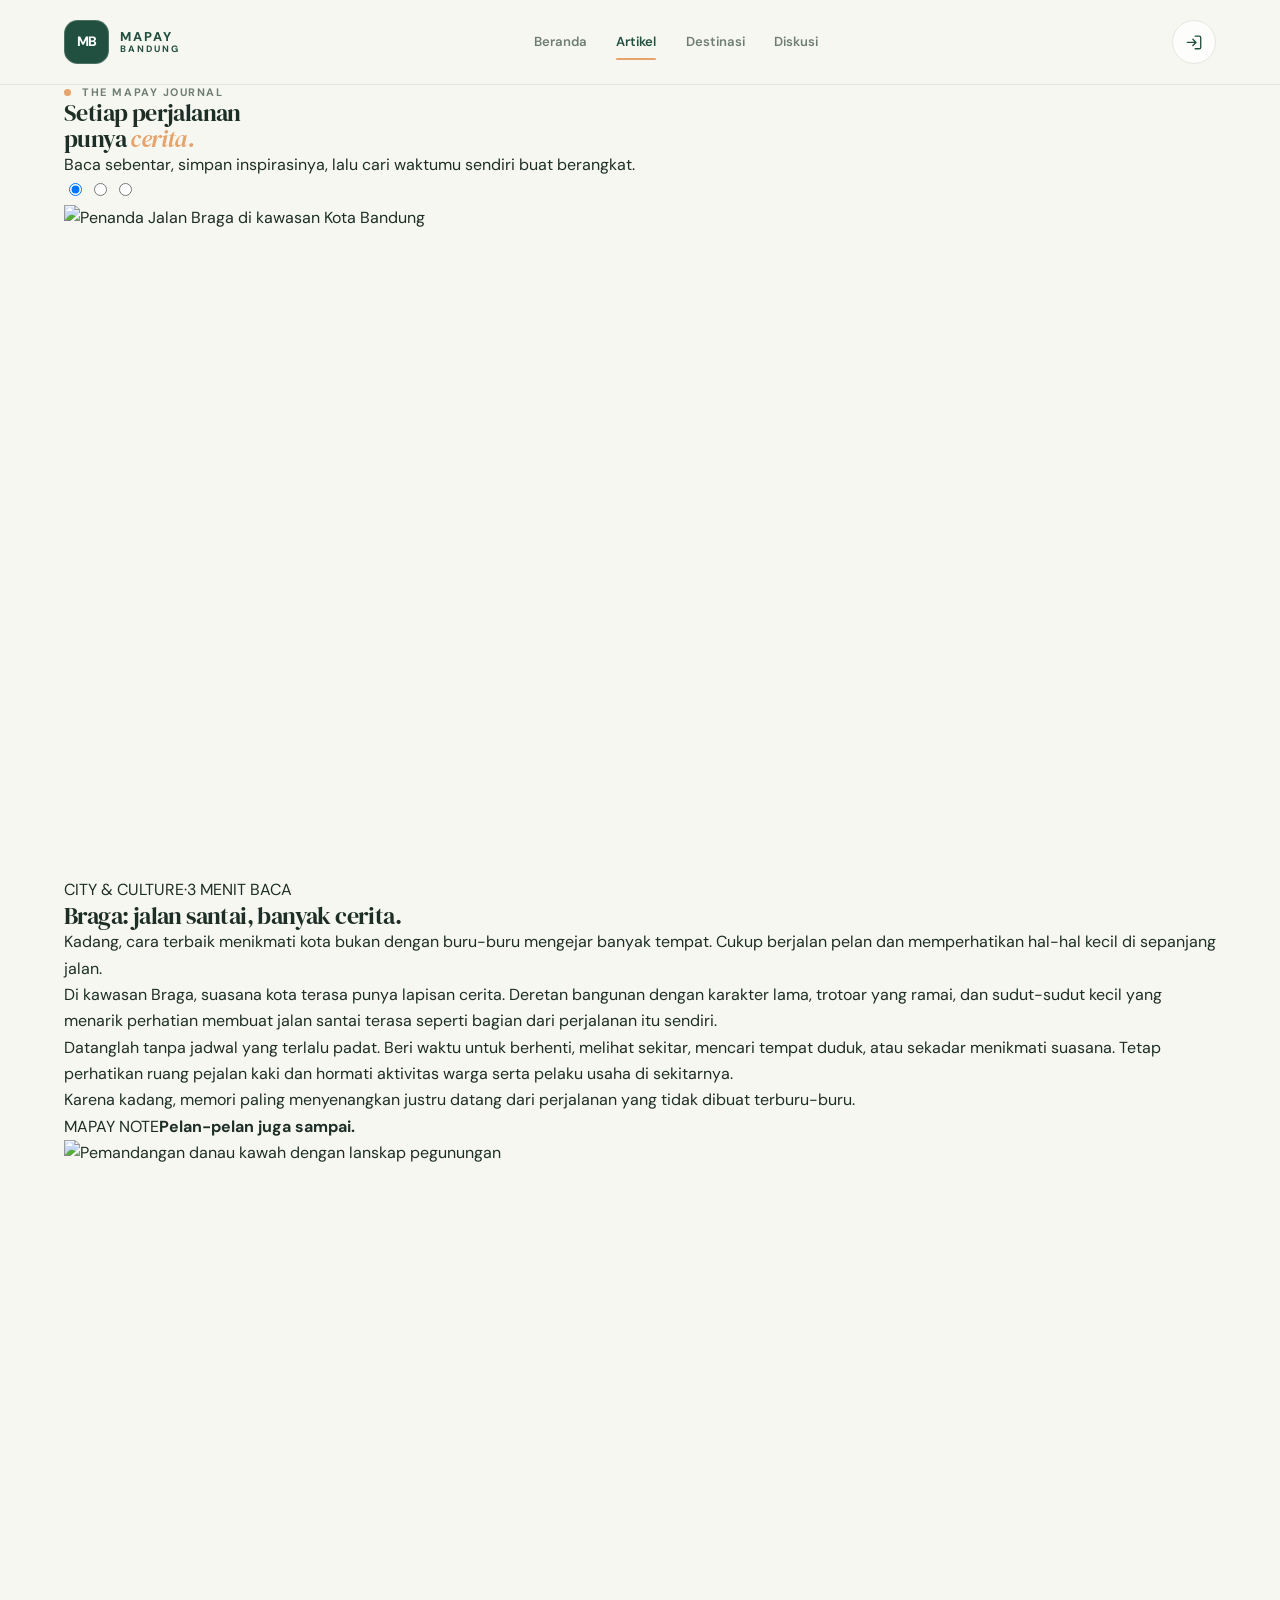
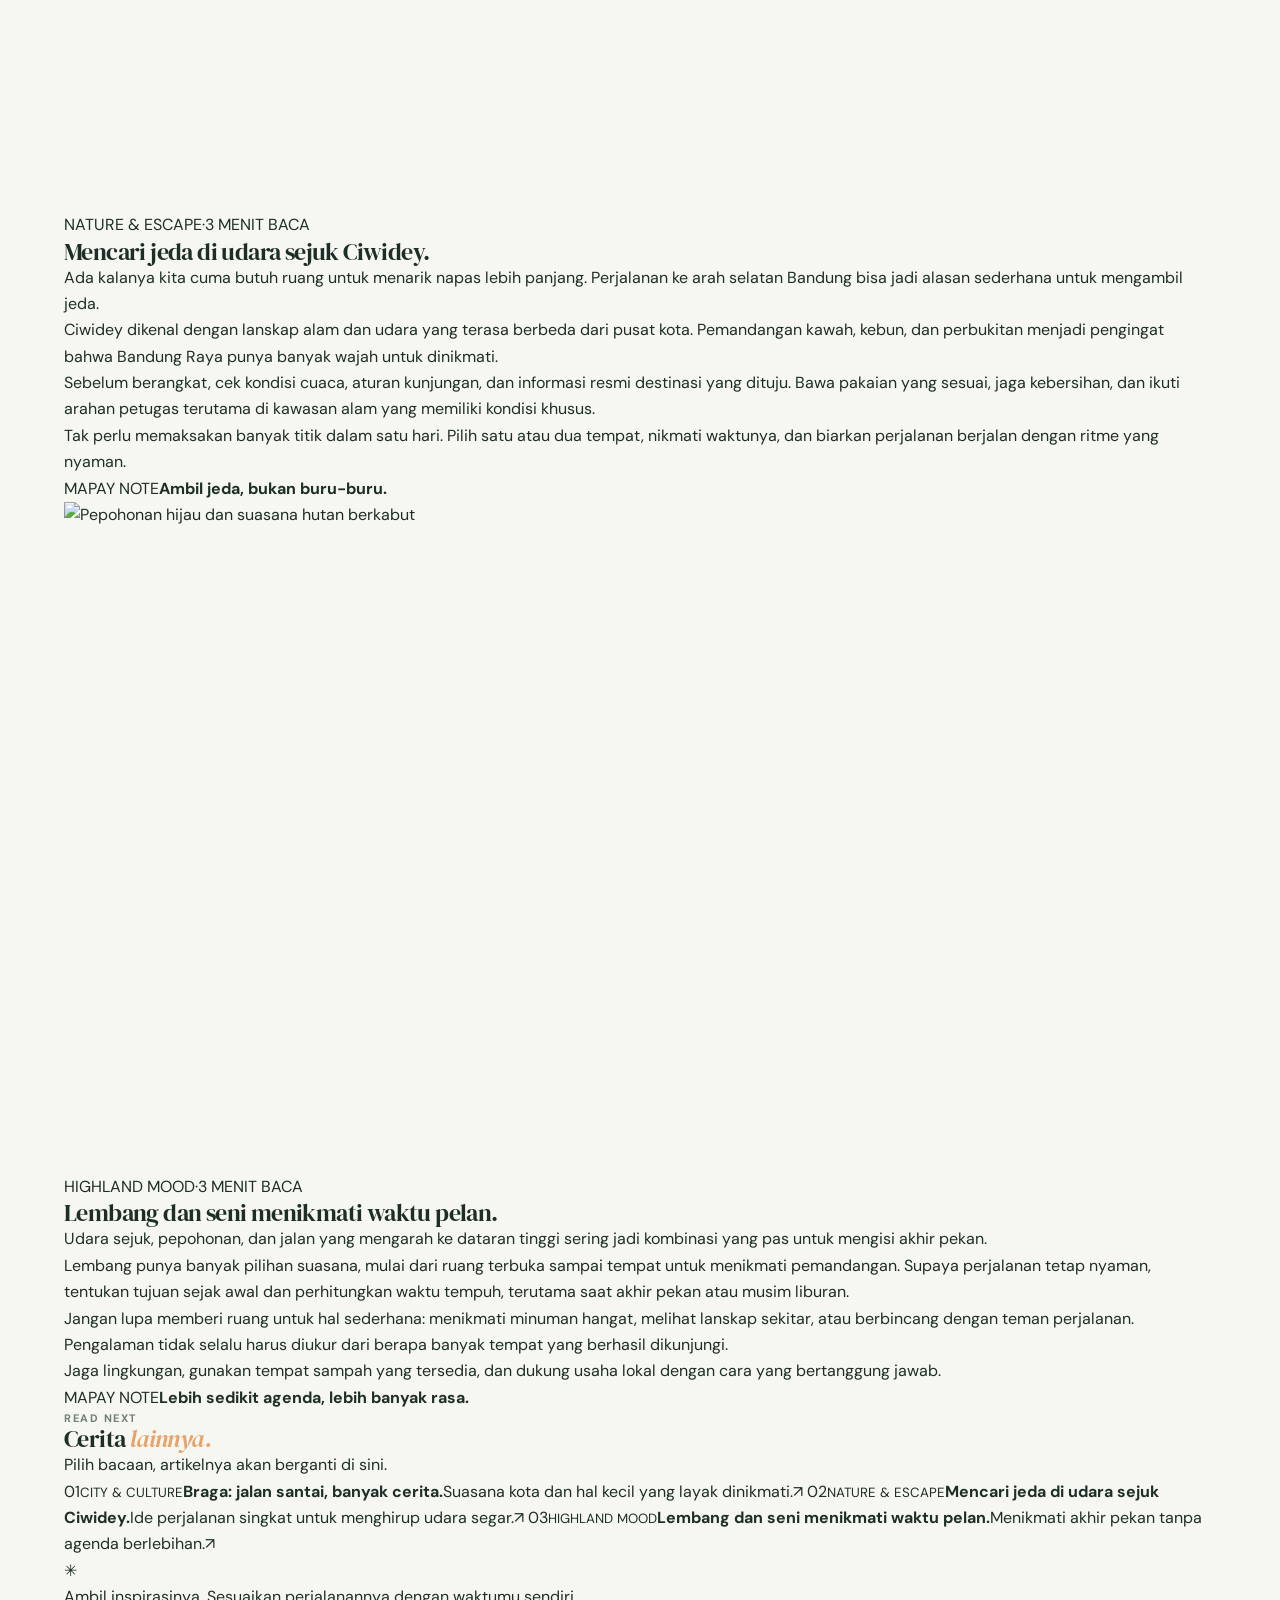
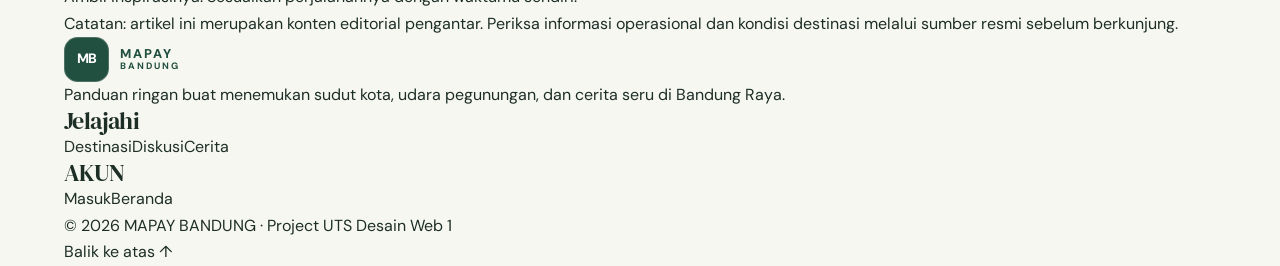
==== artikel.html @ 689e4841 "feat(article): add semantic article structure" ====
<!doctype html>
<html lang="id">
  <head>
    <meta charset="utf-8" />
    <meta name="viewport" content="width=device-width, initial-scale=1" />
    <meta name="description" content="Cerita singkat dan inspirasi perjalanan dari MAPAY BANDUNG." />
    <meta name="theme-color" content="#214F40" />
    <title>Jurnal Perjalanan — MAPAY BANDUNG</title>
    <link rel="preconnect" href="https://fonts.googleapis.com" />
    <link rel="preconnect" href="https://fonts.gstatic.com" crossorigin />
    <link href="https://fonts.googleapis.com/css2?family=DM+Sans:wght@400;500;600;700;800&family=DM+Serif+Display:ital@0;1&display=swap" rel="stylesheet" />
    <link rel="stylesheet" href="src/css/main.css" />
  </head>
  <body class="page-articles">
    <a class="skip-link" href="#main-content">Lewati ke konten utama</a>
    <header class="site-header">
      <div class="container site-header__inner">
        <a class="brand" href="index.html" aria-label="MAPAY BANDUNG, beranda">
          <span class="brand__mark" aria-hidden="true">MB</span>
          <span class="brand__wordmark">MAPAY<strong>BANDUNG</strong></span>
        </a>
        <nav class="primary-nav" aria-label="Navigasi utama"><a href="index.html">Beranda</a><a href="artikel.html" aria-current="page">Artikel</a><a href="destinasi.html">Destinasi</a><a href="wilayah.html">Diskusi</a></nav>
        <a class="header-login" href="login.html" aria-label="Masuk ke MAPAY BANDUNG" title="Masuk">
          <svg viewBox="0 0 24 24" aria-hidden="true" focusable="false">
            <path d="M13 4h5a2 2 0 0 1 2 2v12a2 2 0 0 1-2 2h-5" />
            <path d="M3 12h11m-4-4 4 4-4 4" />
          </svg>
        </a>
        <details class="mobile-nav">
          <summary aria-label="Buka menu navigasi">
            <span>MENU</span><svg viewBox="0 0 24 24" aria-hidden="true"><path d="M4 7h16M4 12h16M4 17h16" /></svg>
          </summary>
          <nav class="mobile-nav__panel" aria-label="Navigasi mobile"><a href="index.html">Beranda</a><a href="artikel.html" aria-current="page">Artikel</a><a href="destinasi.html">Destinasi</a><a href="wilayah.html">Diskusi</a></nav>
        </details>
      </div>
    </header>

    <main id="main-content">
      <section class="journal-page">
        <div class="container">
          <div class="journal-page__heading">
            <p class="eyebrow"><span class="eyebrow__dot"></span> THE MAPAY JOURNAL</p>
            <h1>Setiap perjalanan<br />punya <em>cerita.</em></h1>
            <p class="journal-page__intro">Baca sebentar, simpan inspirasinya, lalu cari waktumu sendiri buat berangkat.</p>
          </div>

          <div class="article-reader" role="group" aria-label="Pilih artikel untuk dibaca">
            <input class="article-choice" type="radio" name="story" id="story-braga" checked />
            <input class="article-choice" type="radio" name="story" id="story-ciwidey" />
            <input class="article-choice" type="radio" name="story" id="story-lembang" />

            <div class="article-reader__layout">
              <div class="article-reader__main" aria-label="Isi artikel pilihan">
                <article class="story-panel story-panel--braga" aria-labelledby="story-title-braga">
                  <figure class="story-panel__cover">
                    <img
                      src="https://images.pexels.com/photos/31169421/pexels-photo-31169421.jpeg?cs=srgb&dl=pexels-reynaldoyodia-31169421.jpg&fm=jpg"
                      alt="Penanda Jalan Braga di kawasan Kota Bandung"
                      width="1200"
                      height="700"
                      loading="lazy"
                    />
                  </figure>
                  <div class="story-panel__body">
                    <div class="story-panel__meta"><span>CITY &amp; CULTURE</span><span>·</span><span>3 MENIT BACA</span></div>
                    <h2 id="story-title-braga">Braga: jalan santai, banyak cerita.</h2>
                    <p class="story-panel__lead">Kadang, cara terbaik menikmati kota bukan dengan buru-buru mengejar banyak tempat. Cukup berjalan pelan dan memperhatikan hal-hal kecil di sepanjang jalan.</p>
                    <p>
                      Di kawasan Braga, suasana kota terasa punya lapisan cerita. Deretan bangunan dengan karakter lama, trotoar yang ramai, dan sudut-sudut kecil yang menarik perhatian membuat jalan santai terasa seperti bagian dari
                      perjalanan itu sendiri.
                    </p>
                    <p>
                      Datanglah tanpa jadwal yang terlalu padat. Beri waktu untuk berhenti, melihat sekitar, mencari tempat duduk, atau sekadar menikmati suasana. Tetap perhatikan ruang pejalan kaki dan hormati aktivitas warga serta pelaku
                      usaha di sekitarnya.
                    </p>
                    <p>Karena kadang, memori paling menyenangkan justru datang dari perjalanan yang tidak dibuat terburu-buru.</p>
                    <div class="story-panel__closing"><span>MAPAY NOTE</span><strong>Pelan-pelan juga sampai.</strong></div>
                  </div>
                </article>

                <article class="story-panel story-panel--ciwidey" aria-labelledby="story-title-ciwidey">
                  <figure class="story-panel__cover">
                    <img
                      src="https://images.pexels.com/photos/35083712/pexels-photo-35083712.jpeg?cs=srgb&dl=pexels-ilis-mareni-2157113514-35083712.jpg&fm=jpg"
                      alt="Pemandangan danau kawah dengan lanskap pegunungan"
                      width="1200"
                      height="700"
                      loading="lazy"
                    />
                  </figure>
                  <div class="story-panel__body">
                    <div class="story-panel__meta"><span>NATURE &amp; ESCAPE</span><span>·</span><span>3 MENIT BACA</span></div>
                    <h2 id="story-title-ciwidey">Mencari jeda di udara sejuk Ciwidey.</h2>
                    <p class="story-panel__lead">Ada kalanya kita cuma butuh ruang untuk menarik napas lebih panjang. Perjalanan ke arah selatan Bandung bisa jadi alasan sederhana untuk mengambil jeda.</p>
                    <p>Ciwidey dikenal dengan lanskap alam dan udara yang terasa berbeda dari pusat kota. Pemandangan kawah, kebun, dan perbukitan menjadi pengingat bahwa Bandung Raya punya banyak wajah untuk dinikmati.</p>
                    <p>
                      Sebelum berangkat, cek kondisi cuaca, aturan kunjungan, dan informasi resmi destinasi yang dituju. Bawa pakaian yang sesuai, jaga kebersihan, dan ikuti arahan petugas terutama di kawasan alam yang memiliki kondisi
                      khusus.
                    </p>
                    <p>Tak perlu memaksakan banyak titik dalam satu hari. Pilih satu atau dua tempat, nikmati waktunya, dan biarkan perjalanan berjalan dengan ritme yang nyaman.</p>
                    <div class="story-panel__closing"><span>MAPAY NOTE</span><strong>Ambil jeda, bukan buru-buru.</strong></div>
                  </div>
                </article>

                <article class="story-panel story-panel--lembang" aria-labelledby="story-title-lembang">
                  <figure class="story-panel__cover">
                    <img
                      src="https://images.pexels.com/photos/19757878/pexels-photo-19757878.jpeg?cs=srgb&dl=pexels-adji-lukmanto-540248942-19757878.jpg&fm=jpg"
                      alt="Pepohonan hijau dan suasana hutan berkabut"
                      width="1200"
                      height="700"
                      loading="lazy"
                    />
                  </figure>
                  <div class="story-panel__body">
                    <div class="story-panel__meta"><span>HIGHLAND MOOD</span><span>·</span><span>3 MENIT BACA</span></div>
                    <h2 id="story-title-lembang">Lembang dan seni menikmati waktu pelan.</h2>
                    <p class="story-panel__lead">Udara sejuk, pepohonan, dan jalan yang mengarah ke dataran tinggi sering jadi kombinasi yang pas untuk mengisi akhir pekan.</p>
                    <p>
                      Lembang punya banyak pilihan suasana, mulai dari ruang terbuka sampai tempat untuk menikmati pemandangan. Supaya perjalanan tetap nyaman, tentukan tujuan sejak awal dan perhitungkan waktu tempuh, terutama saat akhir
                      pekan atau musim liburan.
                    </p>
                    <p>
                      Jangan lupa memberi ruang untuk hal sederhana: menikmati minuman hangat, melihat lanskap sekitar, atau berbincang dengan teman perjalanan. Pengalaman tidak selalu harus diukur dari berapa banyak tempat yang berhasil
                      dikunjungi.
                    </p>
                    <p>Jaga lingkungan, gunakan tempat sampah yang tersedia, dan dukung usaha lokal dengan cara yang bertanggung jawab.</p>
                    <div class="story-panel__closing"><span>MAPAY NOTE</span><strong>Lebih sedikit agenda, lebih banyak rasa.</strong></div>
                  </div>
                </article>
              </div>

              <aside class="article-reader__sidebar" aria-label="Pilih artikel lainnya">
                <div class="article-sidebar__heading">
                  <p class="eyebrow">READ NEXT</p>
                  <h2>Cerita <em>lainnya.</em></h2>
                  <p>Pilih bacaan, artikelnya akan berganti di sini.</p>
                </div>
                <label class="article-picker" for="story-braga"
                  ><span class="article-picker__number">01</span
                  ><span class="article-picker__copy"><small>CITY &amp; CULTURE</small><strong>Braga: jalan santai, banyak cerita.</strong><span>Suasana kota dan hal kecil yang layak dinikmati.</span></span
                  ><span class="article-picker__arrow" aria-hidden="true">↗</span></label
                >
                <label class="article-picker" for="story-ciwidey"
                  ><span class="article-picker__number">02</span
                  ><span class="article-picker__copy"><small>NATURE &amp; ESCAPE</small><strong>Mencari jeda di udara sejuk Ciwidey.</strong><span>Ide perjalanan singkat untuk menghirup udara segar.</span></span
                  ><span class="article-picker__arrow" aria-hidden="true">↗</span></label
                >
                <label class="article-picker" for="story-lembang"
                  ><span class="article-picker__number">03</span
                  ><span class="article-picker__copy"><small>HIGHLAND MOOD</small><strong>Lembang dan seni menikmati waktu pelan.</strong><span>Menikmati akhir pekan tanpa agenda berlebihan.</span></span
                  ><span class="article-picker__arrow" aria-hidden="true">↗</span></label
                >
                <div class="article-sidebar__note">
                  <span aria-hidden="true">✳</span>
                  <p>Ambil inspirasinya. Sesuaikan perjalanannya dengan waktumu sendiri.</p>
                </div>
              </aside>
            </div>
          </div>
          <p class="article-disclaimer">Catatan: artikel ini merupakan konten editorial pengantar. Periksa informasi operasional dan kondisi destinasi melalui sumber resmi sebelum berkunjung.</p>
        </div>
      </section>
    </main>

    <footer class="site-footer">
      <div class="container">
        <div class="footer-main">
          <div class="footer-brand">
            <a class="brand brand--footer" href="index.html" aria-label="MAPAY BANDUNG, beranda"
              ><span class="brand__mark" aria-hidden="true">MB</span><span class="brand__wordmark">MAPAY<strong>BANDUNG</strong></span></a
            >
            <p>Panduan ringan buat menemukan sudut kota, udara pegunungan, dan cerita seru di Bandung Raya.</p>
          </div>
          <div class="footer-column">
            <h2>Jelajahi</h2>
            <a href="destinasi.html">Destinasi</a><a href="wilayah.html">Diskusi</a><a href="artikel.html">Cerita</a>
          </div>
          <div class="footer-column">
            <h2>AKUN</h2>
            <a href="login.html">Masuk</a><a href="index.html">Beranda</a>
          </div>
        </div>
        <div class="footer-bottom">
          <p>© 2026 MAPAY BANDUNG · Project UTS Desain Web 1</p>
          <a href="#main-content">Balik ke atas ↑</a>
        </div>
      </div>
    </footer>
  </body>
</html>
---- src/css/main.css ----
/* MAPAY BANDUNG — CSS utama */
@import url("./base/reset.css");
@import url("./base/variables.css");
@import url("./base/typography.css");
@import url("./layout/container.css");
@import url("./layout/header.css");

@import url("./components/buttons.css");
@import url("./components/navigation.css");

@import url("./pages/home.css");
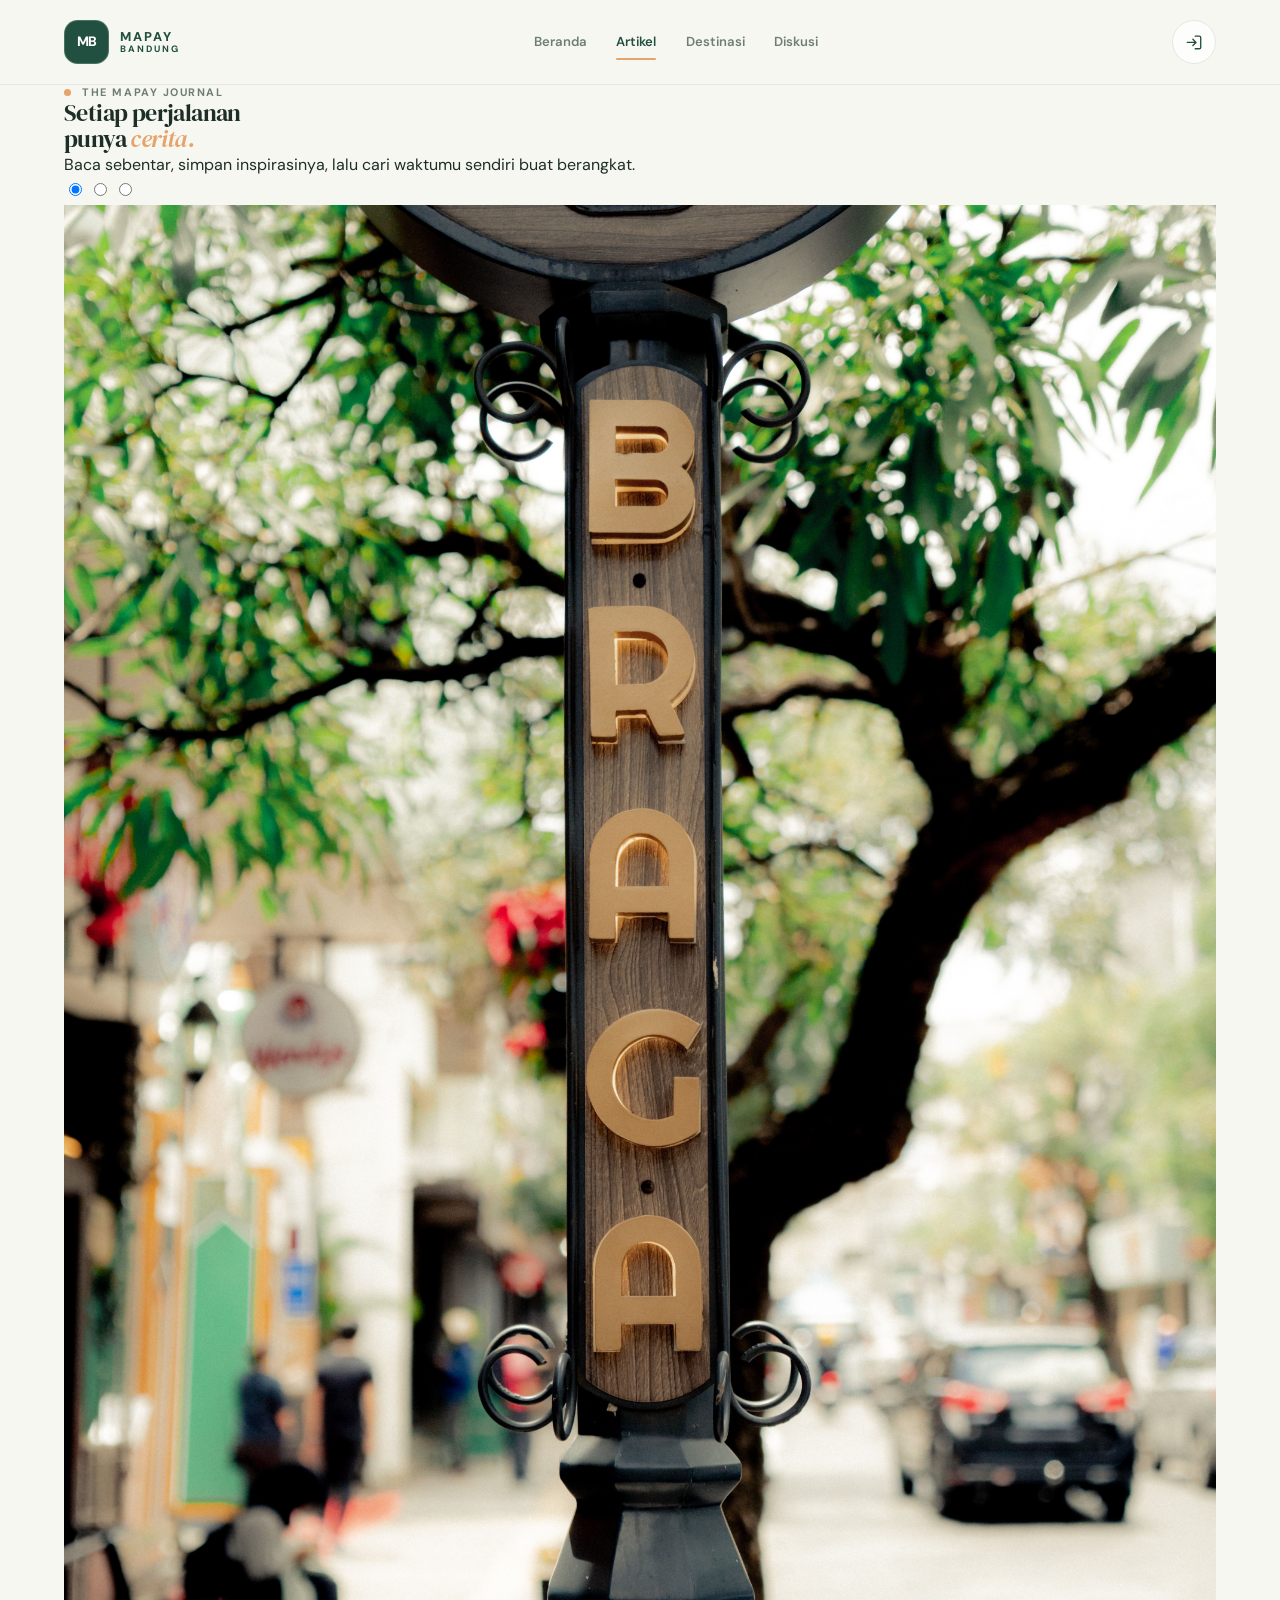
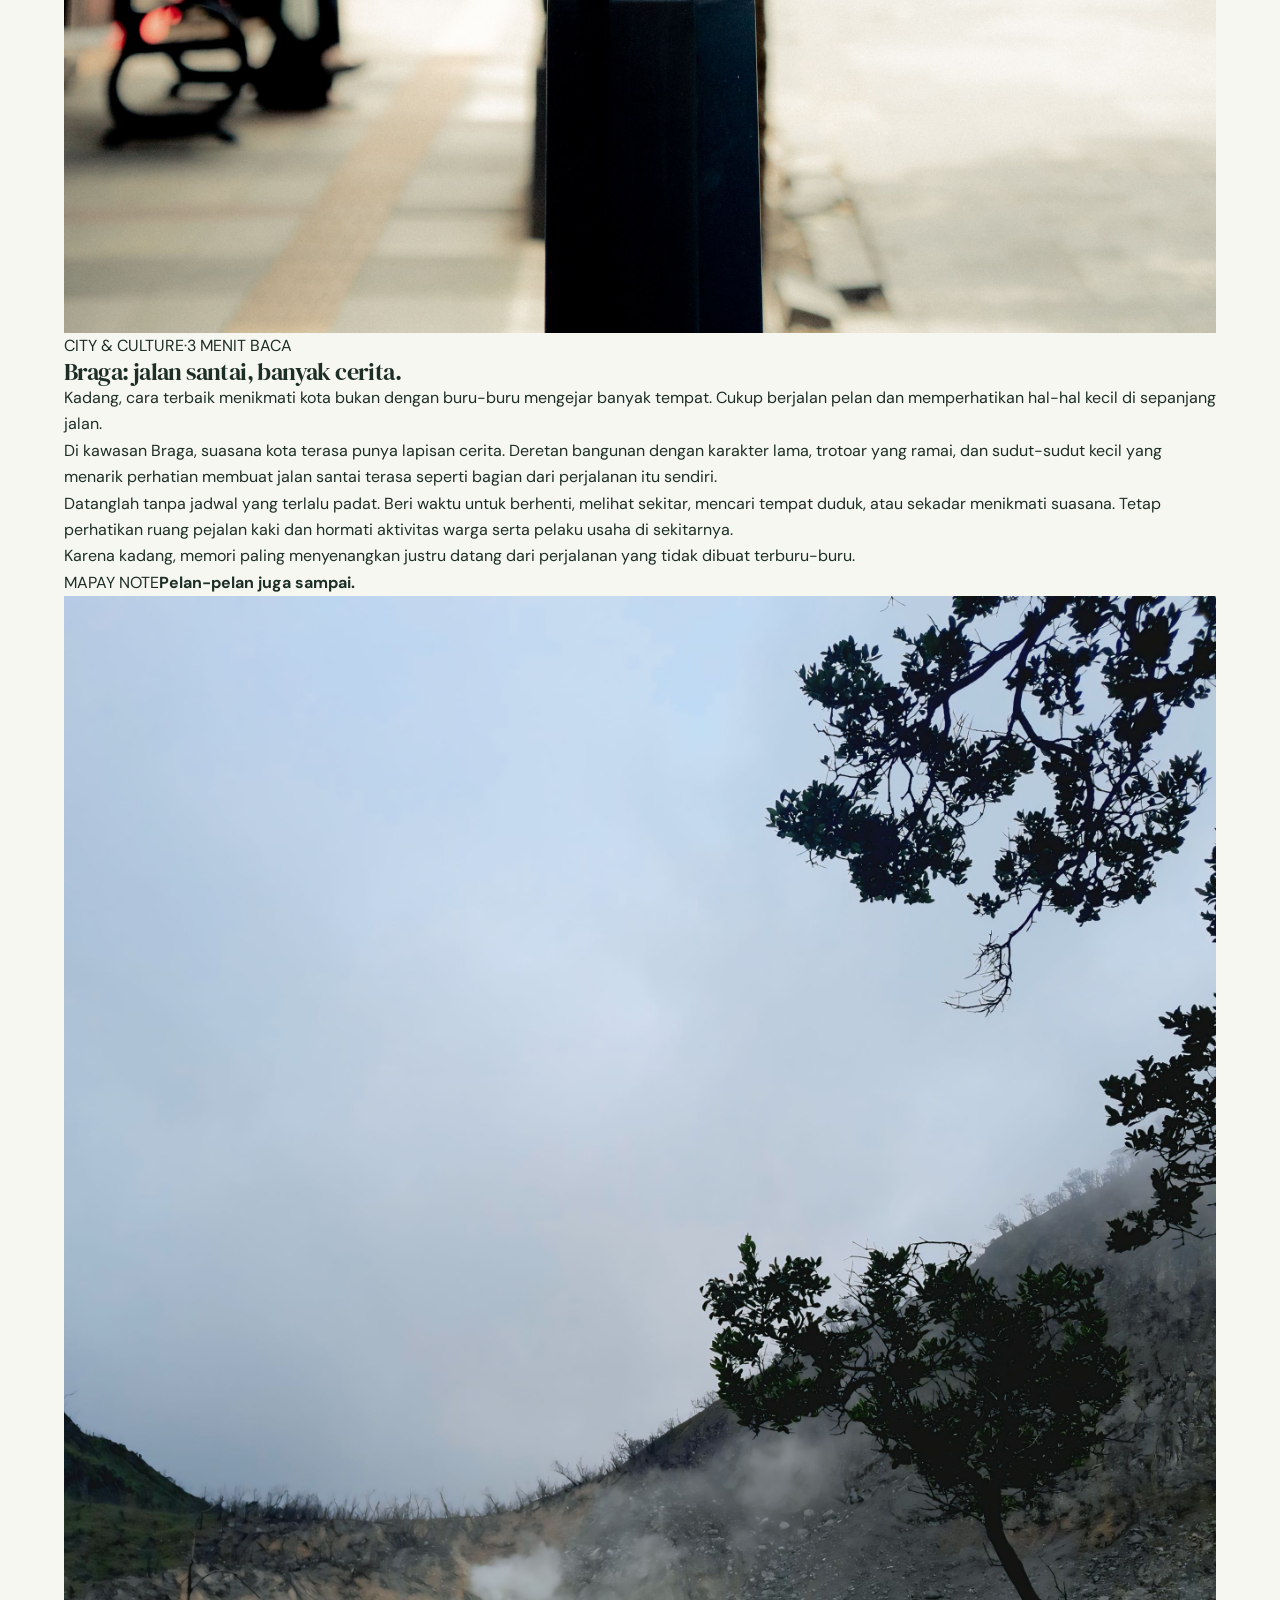
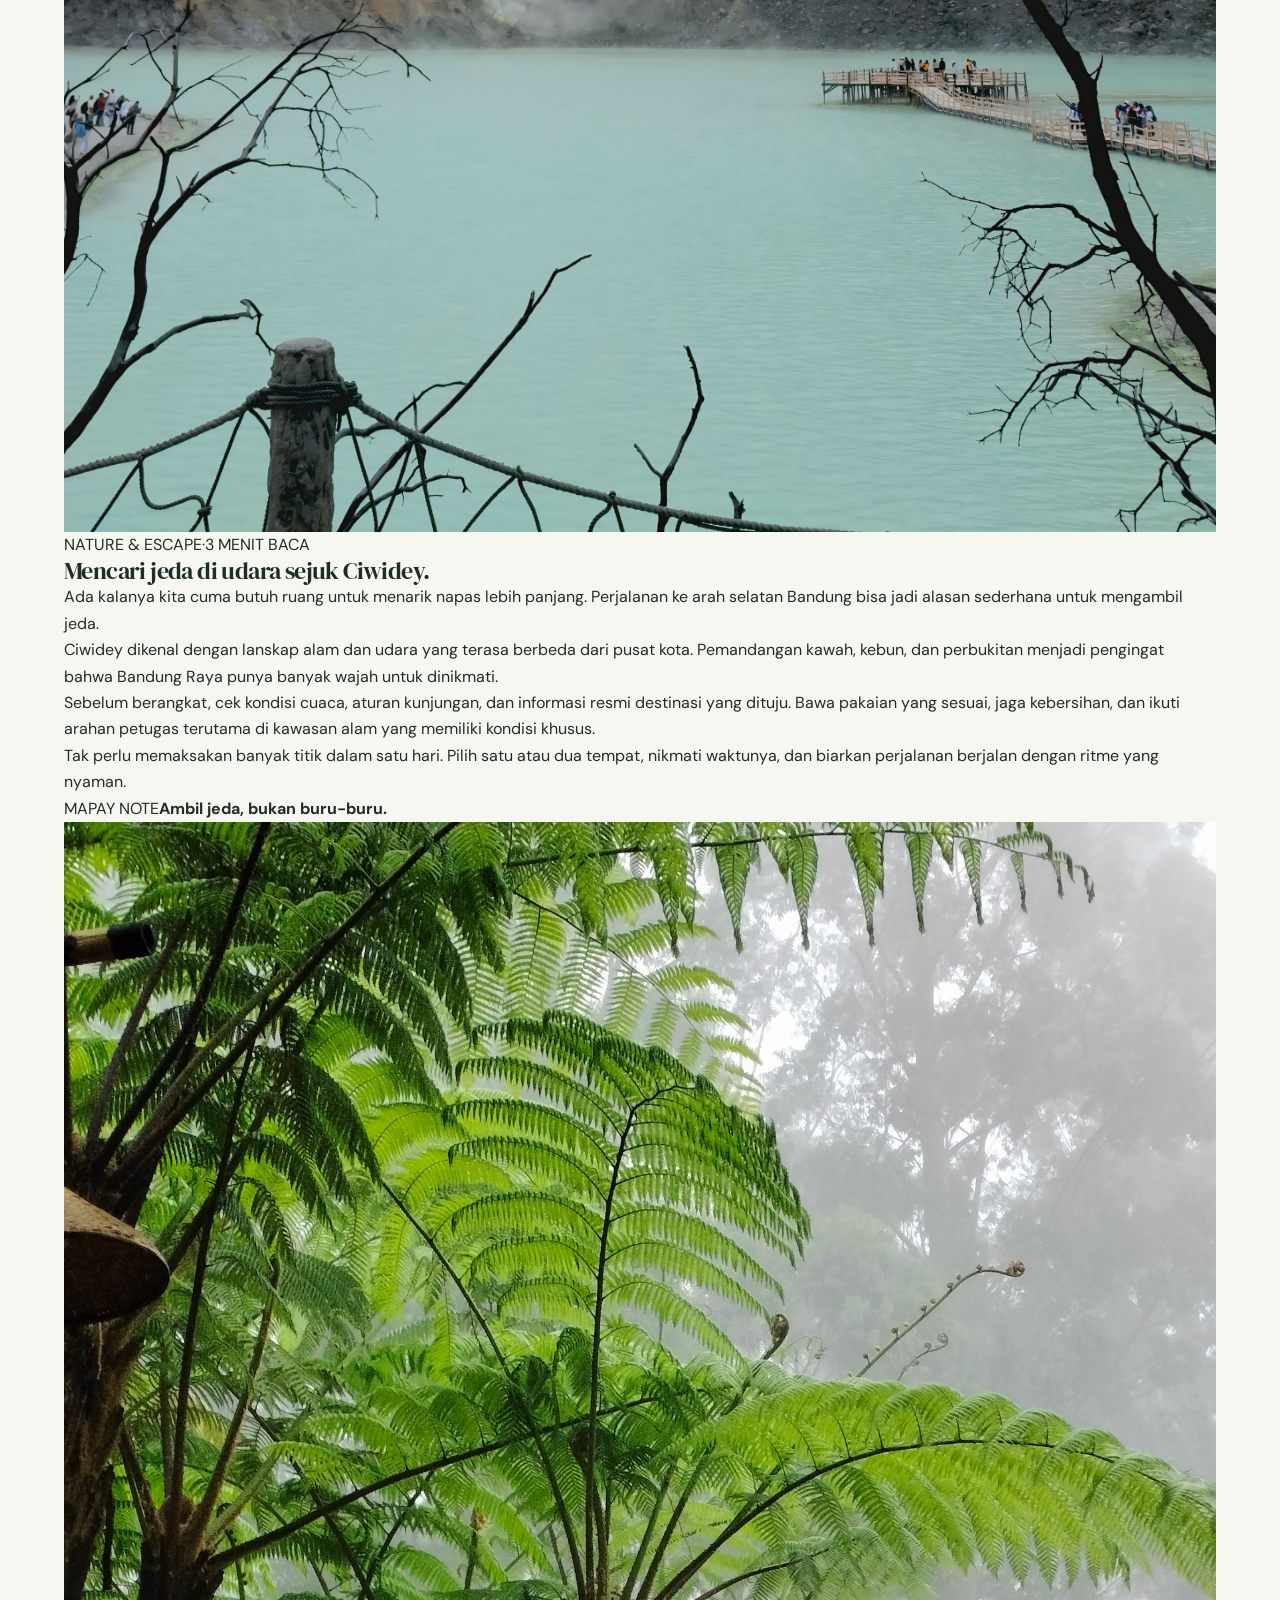
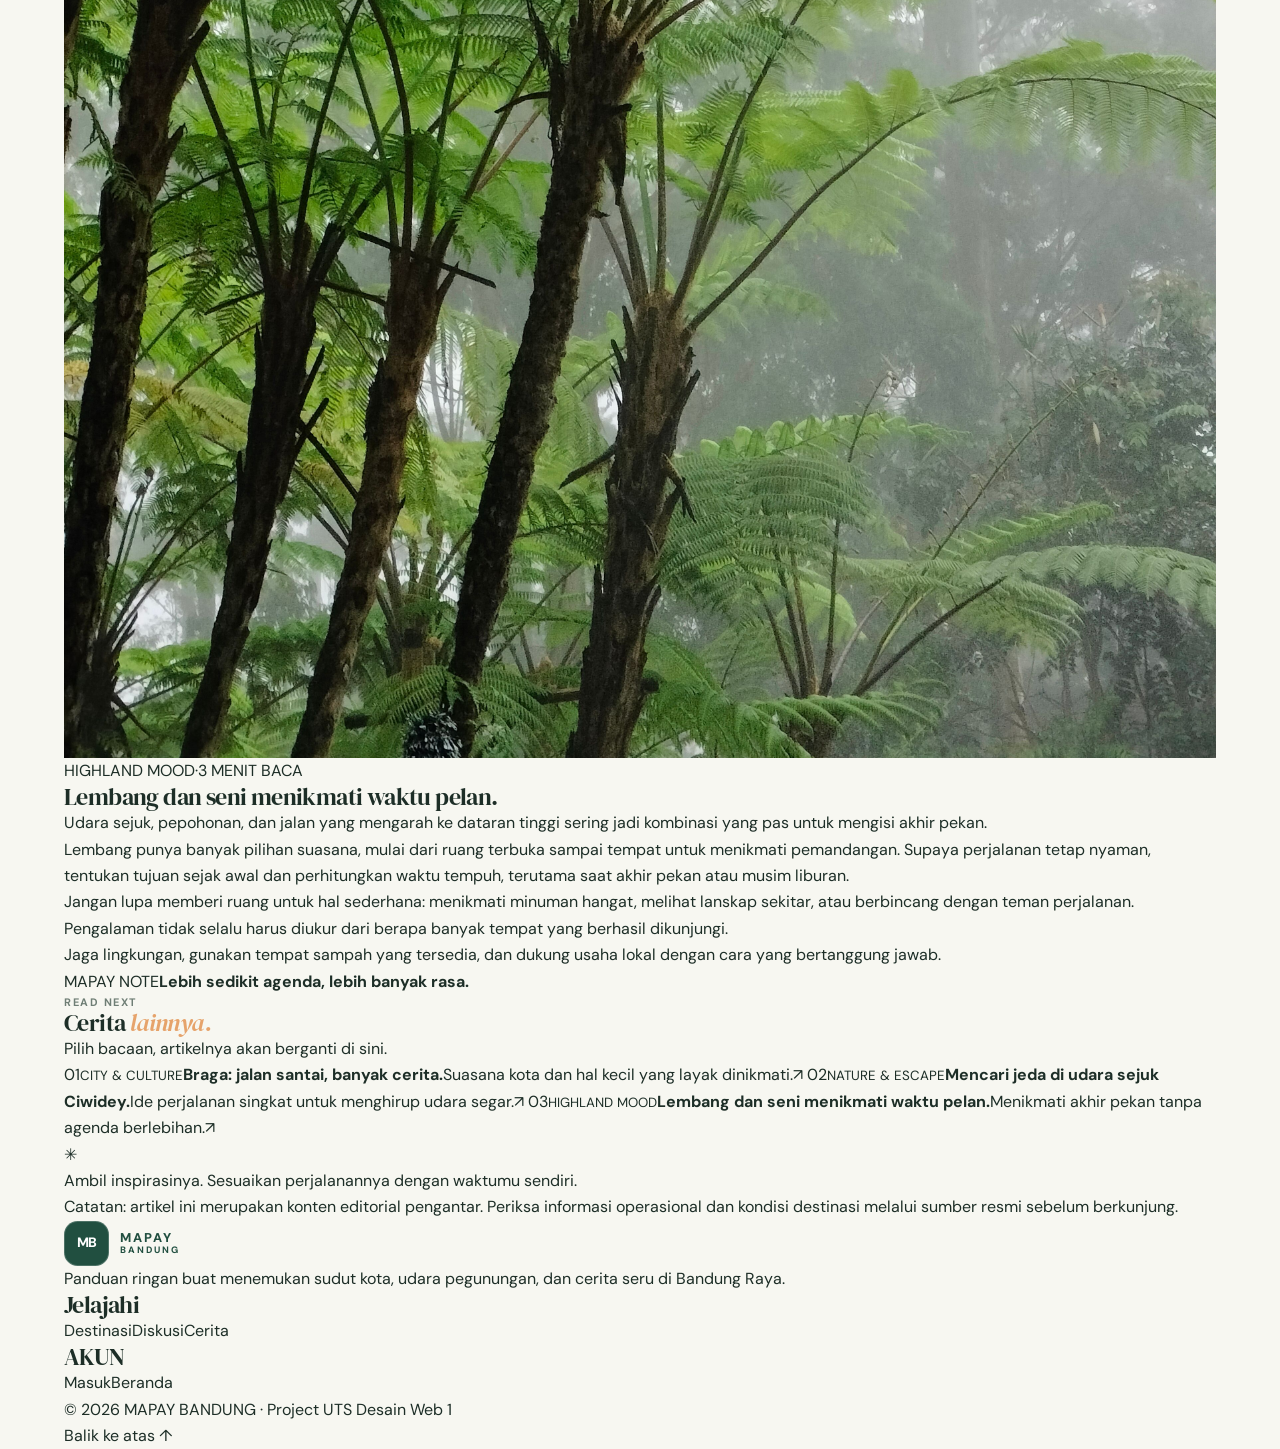
==== commit cad70097: "feat(articles): update image sources to local assets" ====
--- a/artikel.html
+++ b/artikel.html
@@ -53,13 +53,7 @@
               <div class="article-reader__main" aria-label="Isi artikel pilihan">
                 <article class="story-panel story-panel--braga" aria-labelledby="story-title-braga">
                   <figure class="story-panel__cover">
-                    <img
-                      src="https://images.pexels.com/photos/31169421/pexels-photo-31169421.jpeg?cs=srgb&dl=pexels-reynaldoyodia-31169421.jpg&fm=jpg"
-                      alt="Penanda Jalan Braga di kawasan Kota Bandung"
-                      width="1200"
-                      height="700"
-                      loading="lazy"
-                    />
+                    <img src="assets/images/articles/braga.jpg" alt="Penanda Jalan Braga di kawasan Kota Bandung" width="1200" height="700" loading="lazy" />
                   </figure>
                   <div class="story-panel__body">
                     <div class="story-panel__meta"><span>CITY &amp; CULTURE</span><span>·</span><span>3 MENIT BACA</span></div>
@@ -80,13 +74,7 @@
 
                 <article class="story-panel story-panel--ciwidey" aria-labelledby="story-title-ciwidey">
                   <figure class="story-panel__cover">
-                    <img
-                      src="https://images.pexels.com/photos/35083712/pexels-photo-35083712.jpeg?cs=srgb&dl=pexels-ilis-mareni-2157113514-35083712.jpg&fm=jpg"
-                      alt="Pemandangan danau kawah dengan lanskap pegunungan"
-                      width="1200"
-                      height="700"
-                      loading="lazy"
-                    />
+                    <img src="assets/images/articles/ciwidey_KP.jpg" alt="Pemandangan danau kawah dengan lanskap pegunungan" width="1200" height="700" loading="lazy" />
                   </figure>
                   <div class="story-panel__body">
                     <div class="story-panel__meta"><span>NATURE &amp; ESCAPE</span><span>·</span><span>3 MENIT BACA</span></div>
@@ -104,13 +92,7 @@
 
                 <article class="story-panel story-panel--lembang" aria-labelledby="story-title-lembang">
                   <figure class="story-panel__cover">
-                    <img
-                      src="https://images.pexels.com/photos/19757878/pexels-photo-19757878.jpeg?cs=srgb&dl=pexels-adji-lukmanto-540248942-19757878.jpg&fm=jpg"
-                      alt="Pepohonan hijau dan suasana hutan berkabut"
-                      width="1200"
-                      height="700"
-                      loading="lazy"
-                    />
+                    <img src="assets/images/articles/lembang.jpg" alt="Pepohonan hijau dan suasana hutan berkabut" width="1200" height="700" loading="lazy" />
                   </figure>
                   <div class="story-panel__body">
                     <div class="story-panel__meta"><span>HIGHLAND MOOD</span><span>·</span><span>3 MENIT BACA</span></div>
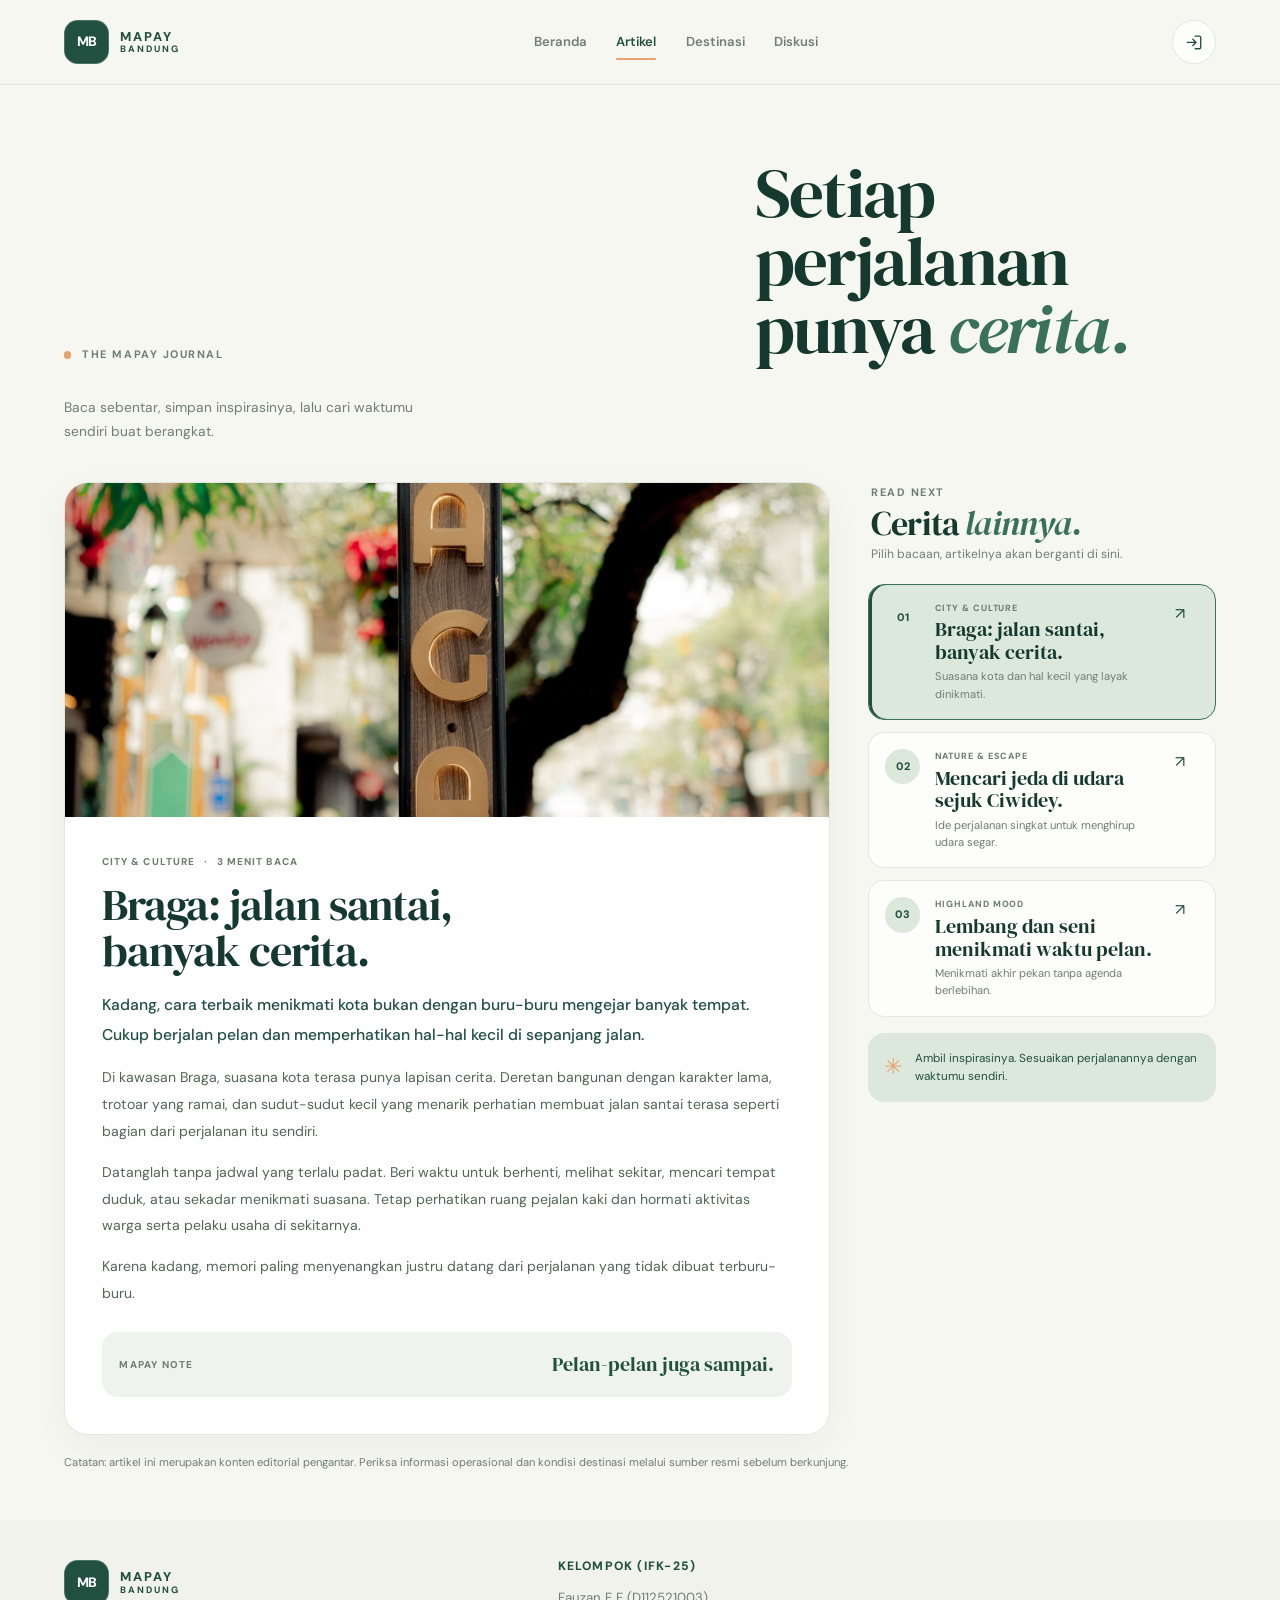
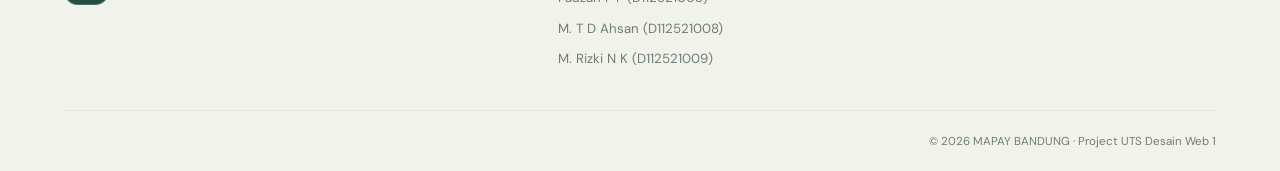
==== commit 5766d2f8: "style(footer): unify global footer CSS and HTML across artikel, destinasi, diskusi, and login" ====
--- a/artikel.html
+++ b/artikel.html
@@ -152,20 +152,16 @@
             <a class="brand brand--footer" href="index.html" aria-label="MAPAY BANDUNG, beranda"
               ><span class="brand__mark" aria-hidden="true">MB</span><span class="brand__wordmark">MAPAY<strong>BANDUNG</strong></span></a
             >
-            <p>Panduan ringan buat menemukan sudut kota, udara pegunungan, dan cerita seru di Bandung Raya.</p>
           </div>
           <div class="footer-column">
-            <h2>Jelajahi</h2>
-            <a href="destinasi.html">Destinasi</a><a href="wilayah.html">Diskusi</a><a href="artikel.html">Cerita</a>
-          </div>
-          <div class="footer-column">
-            <h2>AKUN</h2>
-            <a href="login.html">Masuk</a><a href="index.html">Beranda</a>
+            <h2>Kelompok (IFK-25)</h2>
+            <a href="https://www.instagram.com" target="_blank" rel="noopener noreferrer">Fauzan F F (D112521003)</a>
+            <a href="https://www.instagram.com" target="_blank" rel="noopener noreferrer">M. T D Ahsan (D112521008)</a>
+            <a href="https://www.instagram.com" target="_blank" rel="noopener noreferrer">M. Rizki N K (D112521009)</a>
           </div>
         </div>
         <div class="footer-bottom">
           <p>© 2026 MAPAY BANDUNG · Project UTS Desain Web 1</p>
-          <a href="#main-content">Balik ke atas ↑</a>
         </div>
       </div>
     </footer>
--- a/src/css/main.css
+++ b/src/css/main.css
@@ -4,8 +4,14 @@
 @import url("./base/typography.css");
 @import url("./layout/container.css");
 @import url("./layout/header.css");
-
+@import url("./layout/footer.css");
+@import url("./layout/responsive.css");
 @import url("./components/buttons.css");
 @import url("./components/navigation.css");
-
+@import url("./components/cards.css");
+@import url("./components/forms.css");
 @import url("./pages/home.css");
+@import url("./pages/articles.css");
+@import url("./pages/destinations.css");
+@import url("./pages/discussion.css");
+@import url("./pages/login.css");
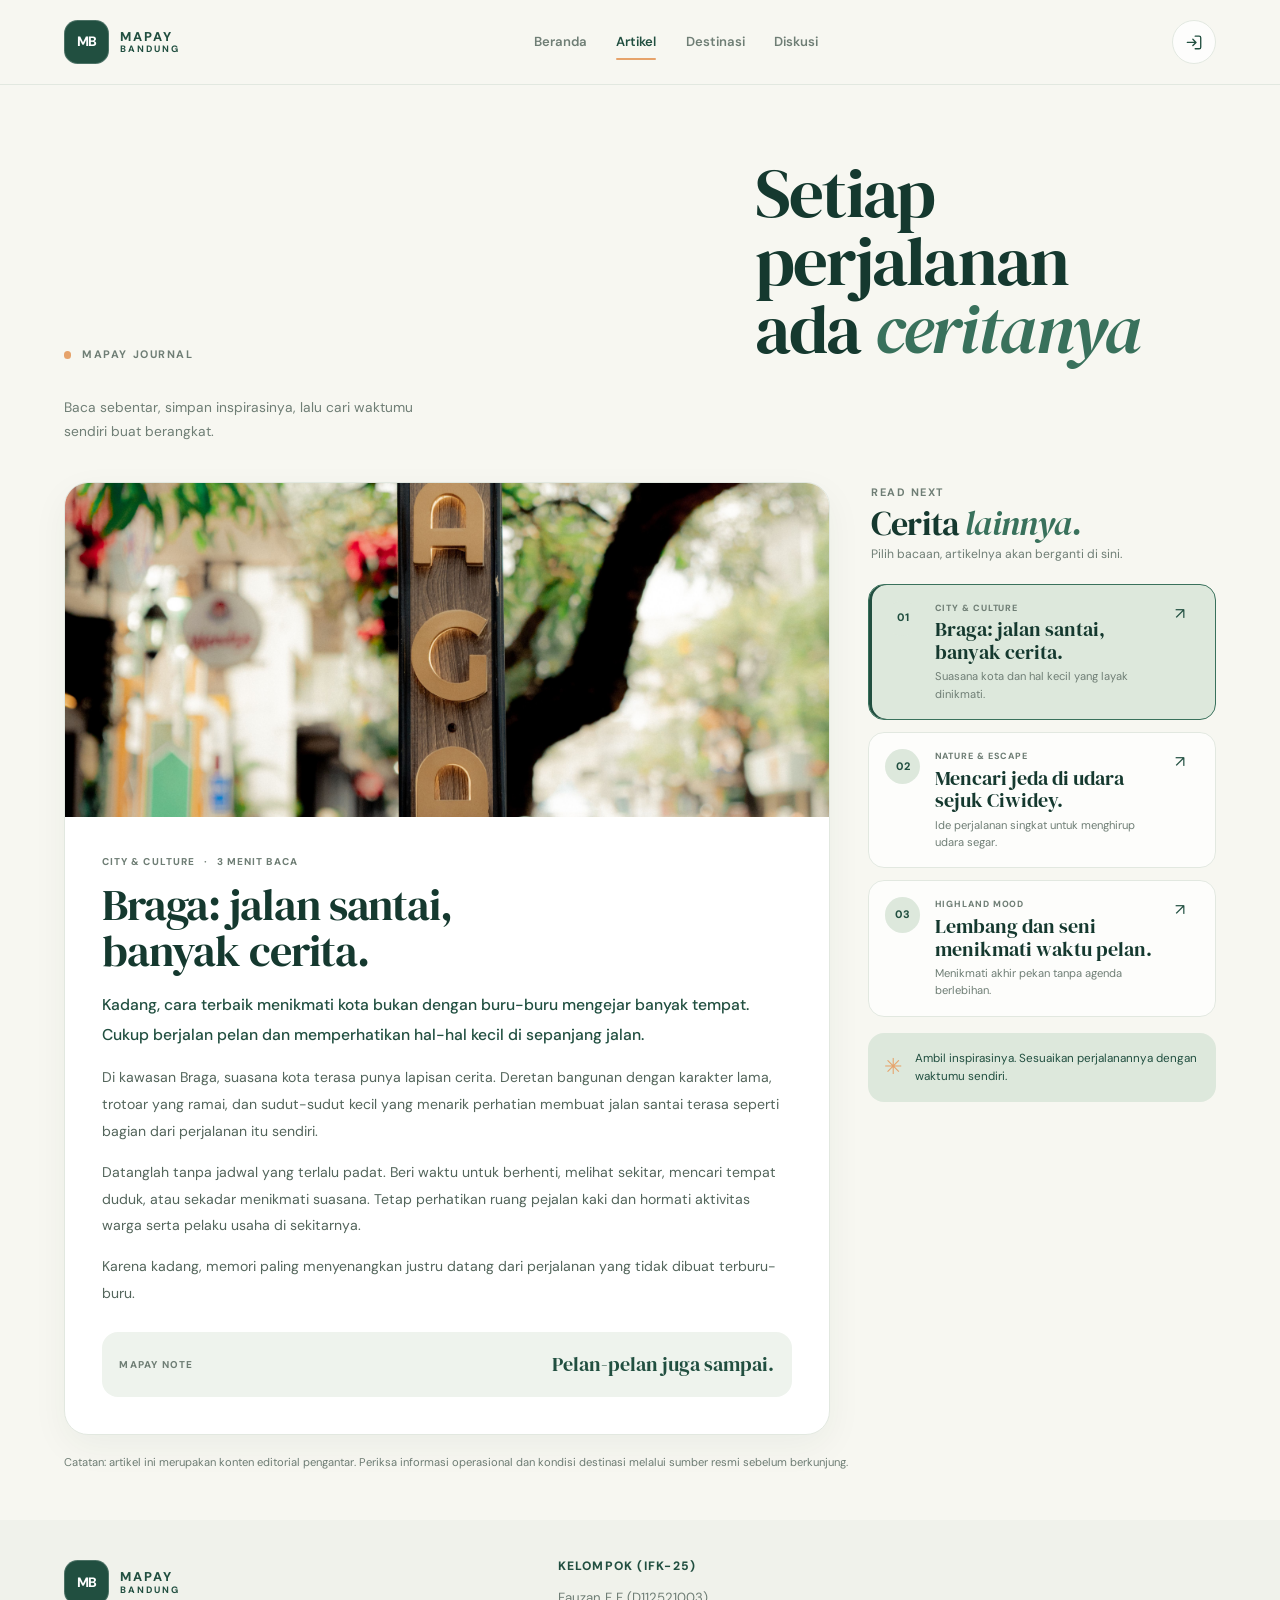
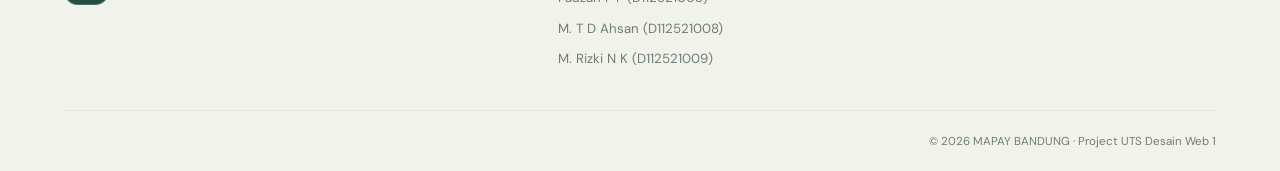
==== commit c6372db3: "content(articles): refine copywriting on articles page" ====
--- a/artikel.html
+++ b/artikel.html
@@ -39,8 +39,8 @@
       <section class="journal-page">
         <div class="container">
           <div class="journal-page__heading">
-            <p class="eyebrow"><span class="eyebrow__dot"></span> THE MAPAY JOURNAL</p>
-            <h1>Setiap perjalanan<br />punya <em>cerita.</em></h1>
+            <p class="eyebrow"><span class="eyebrow__dot"></span> MAPAY JOURNAL</p>
+            <h1>Setiap perjalanan<br />ada <em>ceritanya</em></h1>
             <p class="journal-page__intro">Baca sebentar, simpan inspirasinya, lalu cari waktumu sendiri buat berangkat.</p>
           </div>
 
